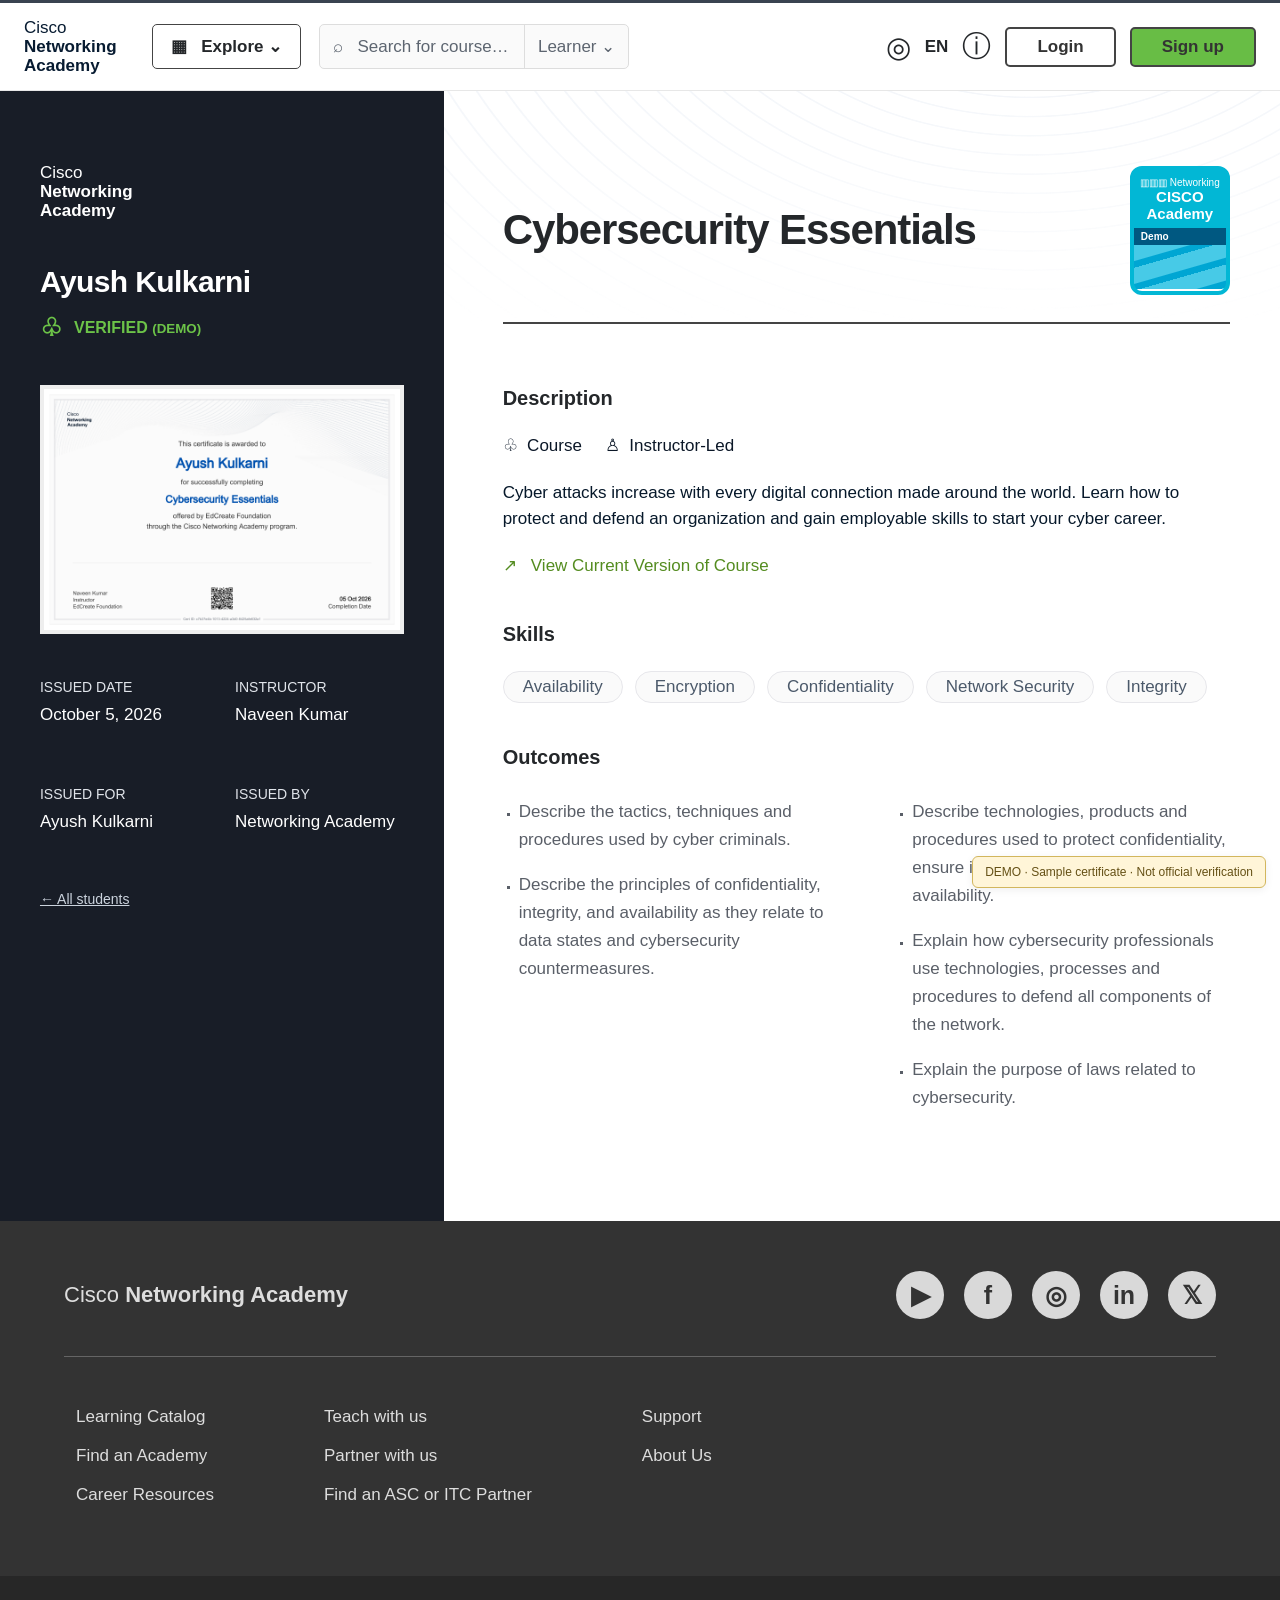
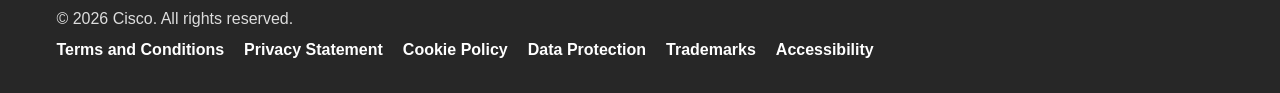
==== ayush-kulkarni.html @ 8bb4f433 "Add student certificate demo website" ====
<!doctype html><html lang="en"><head><meta charset="utf-8"><meta name="viewport" content="width=device-width,initial-scale=1"><title>Ayush Kulkarni · Certificate Demo</title><link rel="stylesheet" href="styles.css"></head><body><header><a class="brand" href="index.html">Cisco<strong>Networking<br>Academy</strong></a><a class="explore" href="index.html">▦ &nbsp; Explore ⌄</a><div class="search" aria-hidden="true"><span>⌕ &nbsp; Search for courses, articles and re...</span><em>Learner ⌄</em></div><nav class="nav" aria-label="Demo navigation"><span class="optional">Teach</span><span class="optional">Partner</span><span class="icon">◎</span><span>EN</span><span class="icon">ⓘ</span><button disabled title="Unavailable in this local demo">Login</button><button class="signup" disabled title="Unavailable in this local demo">Sign up</button></nav></header><div class="demo">DEMO · Sample certificate · Not official verification</div><main class="layout"><aside class="sidebar"><div class="brand">Cisco<strong>Networking<br>Academy</strong></div><h1>Ayush Kulkarni</h1><div class="verified"><span>♧</span><span>VERIFIED <small>(DEMO)</small></span></div><a class="certificate" href="assets/Ayush_Kulkarni.pdf" target="_blank" rel="noopener" title="Open Ayush Kulkarni's sample certificate"><img src="assets/Ayush_Kulkarni.png" alt="Cybersecurity Essentials sample certificate awarded to Ayush Kulkarni"></a><dl class="facts"><div><dt>ISSUED DATE</dt><dd>October 5, 2026</dd></div><div><dt>INSTRUCTOR</dt><dd>Naveen Kumar</dd></div><div><dt>ISSUED FOR</dt><dd>Ayush Kulkarni</dd></div><div><dt>ISSUED BY</dt><dd>Networking Academy</dd></div></dl><a class="back" href="index.html">← All students</a></aside><article class="content"><div class="course-title"><h2>Cybersecurity Essentials</h2><div class="badge" aria-label="Decorative demo course badge">▥▥▥ Networking<strong>CISCO Academy</strong><div class="ribbon">Demo</div><div class="waves"></div><small>Junior Cybersecurity<br>Analyst Career Path</small></div></div><h3>Description</h3><div class="meta"><span>♧ &nbsp;Course</span><span>♙ &nbsp;Instructor-Led</span></div><p class="description">Cyber attacks increase with every digital connection made around the world. Learn how to protect and defend an organization and gain employable skills to start your cyber career.</p><a class="course-link" href="#outcomes">↗ &nbsp; View Current Version of Course</a><h3>Skills</h3><div class="skills"><span>Availability</span><span>Encryption</span><span>Confidentiality</span><span>Network Security</span><span>Integrity</span></div><h3 id="outcomes">Outcomes</h3><div class="outcomes"><ul><li>Describe the tactics, techniques and procedures used by cyber criminals.</li><li>Describe the principles of confidentiality, integrity, and availability as they relate to data states and cybersecurity countermeasures.</li></ul><ul><li>Describe technologies, products and procedures used to protect confidentiality, ensure integrity and provide high availability.</li><li>Explain how cybersecurity professionals use technologies, processes and procedures to defend all components of the network.</li><li>Explain the purpose of laws related to cybersecurity.</li></ul></div></article></main><footer><div class="footer-top"><span>Cisco <b>Networking Academy</b></span><div class="socials" aria-label="Decorative social icons"><span>▶</span><span>f</span><span>◎</span><span>in</span><span>𝕏</span></div></div><div class="footer-links"><p>Learning Catalog<br>Find an Academy<br>Career Resources</p><p>Teach with us<br>Partner with us<br>Find an ASC or ITC Partner</p><p>Support<br>About Us</p></div><div class="legal">© 2026 Cisco. All rights reserved.<br><strong>Terms and Conditions</strong><strong>Privacy Statement</strong><strong>Cookie Policy</strong><strong>Data Protection</strong><strong>Trademarks</strong><strong>Accessibility</strong></div></footer></body></html>
---- styles.css ----
*{box-sizing:border-box}body{margin:0;font-family:Arial,Helvetica,sans-serif;color:#24272a;font-size:17px}a{color:inherit}button,input,select{font:inherit}header{height:91px;border-top:3px solid #394350;border-bottom:1px solid #e7e7e7;background:white;display:flex;align-items:center;padding:0 38px;gap:18px;position:sticky;top:0;z-index:10}.brand{font-size:17px;line-height:19px;text-decoration:none;min-width:110px;color:#071b31}.brand strong{display:block}.explore{border:1px solid #444;border-radius:5px;padding:11px 18px;text-decoration:none;font-weight:bold}.search{display:flex;background:#fafafa;border:1px solid #ddd;border-radius:5px;width:480px;height:45px;align-items:center;color:#5d6570;overflow:hidden}.search span{padding:0 13px;white-space:nowrap;overflow:hidden;text-overflow:ellipsis;flex:1}.search em{font-style:normal;border-left:1px solid #ddd;padding:13px}.nav{margin-left:auto;display:flex;align-items:center;gap:22px;font-weight:bold}.nav a{text-decoration:none}.nav .icon{font-size:29px;font-weight:normal}.nav button{font-weight:bold;border:2px solid #444;border-radius:5px;background:white;padding:8px 30px}.nav .signup{background:#68bd45}.demo{position:fixed;right:14px;bottom:12px;z-index:20;background:#fff5d8;border:1px solid #d2b65d;color:#655015;border-radius:6px;font-size:12px;padding:8px 12px;box-shadow:0 2px 8px #0001}.layout{display:grid;grid-template-columns:34.7% 65.3%;min-height:1040px}.sidebar{background:#181d27;color:white;padding:72px 11.3% 80px}.sidebar .brand{color:white;display:block;margin-bottom:44px}.sidebar h1{font-size:38px;line-height:1.2;margin:0 0 13px;white-space:nowrap;letter-spacing:-.6px}.verified{display:flex;gap:12px;color:#6cc348;font-size:16px;font-weight:bold;align-items:center}.verified span:first-child{font-size:25px}.certificate{display:block;margin:43px 0 45px;border:4px solid #eee;line-height:0}.certificate img{width:100%;height:auto}.facts{display:grid;grid-template-columns:1fr 1fr;gap:59px 26px}.facts dt{font-size:14px;margin-bottom:8px;color:#e1e5eb}.facts dd{margin:0;font-size:17px;line-height:1.4}.content{padding:75px 6.1% 92px 8%;position:relative;overflow:hidden}.content:before{content:'';position:absolute;top:-125px;left:0;right:0;height:360px;pointer-events:none;opacity:.55;background:repeating-radial-gradient(ellipse at 70% -20%,transparent 0 14px,#e1e8f2 15px 16px,transparent 17px 26px);mask-image:linear-gradient(#000,transparent)}.course-title{position:relative;display:flex;align-items:center;justify-content:space-between;gap:20px;margin:0 0 63px;border-bottom:2px solid #444;padding-bottom:27px;min-height:158px}.course-title h2{font-size:54px;letter-spacing:-1.1px;margin:0;line-height:1.15}.badge{width:125px;min-width:125px;height:129px;background:#02b7d5;border-radius:12px;border:4px solid #02b7d5;color:white;text-align:center;font-size:10px;overflow:hidden;position:relative;padding-top:7px}.badge strong{font-size:15px;display:block}.badge .ribbon{background:#005881;text-align:left;padding:3px 7px;margin-top:6px;font-weight:bold}.badge .waves{height:44px;background:repeating-linear-gradient(164deg,#47cae7 0 15px,#00a6d3 16px 22px)}.badge small{display:block;background:white;color:#274a67;padding:3px;font-size:8px}h3{font-size:20px;margin:0 0 25px}.meta{display:flex;gap:23px;margin:0 0 24px;color:#0b1727}.description{font-size:17px;line-height:1.55;margin:0 0 22px;color:#06182a}.course-link{display:inline-block;color:#548c20;text-decoration:none;margin-bottom:47px}.skills{display:flex;flex-wrap:wrap;gap:12px;margin:0 0 43px}.skills span{border:1px solid #e7e7eb;background:#fafafa;border-radius:20px;color:#4b596a;padding:5px 19px;line-height:20px}.outcomes{display:grid;grid-template-columns:1fr 1fr;gap:60px;color:#5a5f68;line-height:1.65}.outcomes ul{margin:4px 0 0;padding-left:16px;list-style-type:square}.outcomes li{padding-left:0;margin-bottom:17px}.outcomes li::marker{font-size:9px}footer{background:#333;color:#ddd;padding:50px 5% 0}.footer-top{display:flex;justify-content:space-between;align-items:center;border-bottom:1px solid #656565;padding:0 0 37px;font-size:22px}.socials{display:flex;gap:20px}.socials span{display:grid;place-items:center;background:#d9d9d9;color:#333;width:48px;height:48px;border-radius:50%;font-weight:bold;font-size:25px}.footer-links{display:flex;gap:110px;padding:40px 12px 62px;line-height:2.3}.footer-links p{margin:0}.legal{background:#272727;margin:0 -5.56%;padding:28px 4.9%;font-size:16px;line-height:1.9}.legal strong{margin-right:20px;color:white}.back{display:inline-block;margin-top:40px;color:#cbd3dd;font-size:14px}.directory{max-width:1080px;margin:80px auto;padding:0 24px}.directory h1{font-size:44px;margin-bottom:16px}.directory>p{color:#657081;line-height:1.6}.student-grid{display:grid;grid-template-columns:repeat(2,1fr);gap:18px;margin:35px 0 60px}.student{display:flex;align-items:center;justify-content:space-between;padding:28px;border:1px solid #dce2e8;border-radius:9px;text-decoration:none;transition:.2s}.student:hover{border-color:#0a69bf;background:#f5faff;transform:translateY(-2px)}.student strong{display:block;font-size:21px;color:#162938}.student small{display:block;color:#637080;margin-top:8px}.student b{color:#0865ad;font-size:27px}button:disabled{cursor:default;opacity:1;color:#333}a:focus-visible,button:focus-visible{outline:3px solid #159fe5;outline-offset:4px}@media(min-width:1600px){.sidebar{padding-left:11.3%;padding-right:11.3%}}@media(max-width:1300px){header{padding:0 24px}.search{width:310px}.nav{gap:14px}.nav .optional{display:none}.course-title h2{font-size:42px}.sidebar h1{font-size:30px}.content{padding-left:7%;padding-right:6%}.badge{width:100px;min-width:100px}.sidebar{padding-left:9%;padding-right:9%}}@media(max-width:900px){header{height:80px;padding:0 20px}.search,.nav{display:none}.explore{margin-left:auto}.layout{display:block}.sidebar{padding:45px 7%}.sidebar .brand{display:none}.sidebar h1{font-size:36px}.certificate{max-width:600px;margin:30px 0}.facts{max-width:600px;gap:25px}.content{padding:45px 7%}.course-title{margin-bottom:38px}.course-title h2{font-size:38px}.outcomes{gap:25px}.footer-links{gap:40px}.footer-top{gap:25px;flex-wrap:wrap}.student-grid{grid-template-columns:1fr}.directory{margin-top:45px}}@media(max-width:520px){.outcomes{grid-template-columns:1fr;gap:0}.course-title h2{font-size:32px}.badge{display:none}.socials{gap:10px}.socials span{height:36px;width:36px;font-size:20px}.footer-links{flex-wrap:wrap;gap:22px}.directory h1{font-size:34px}.sidebar h1{font-size:30px}}
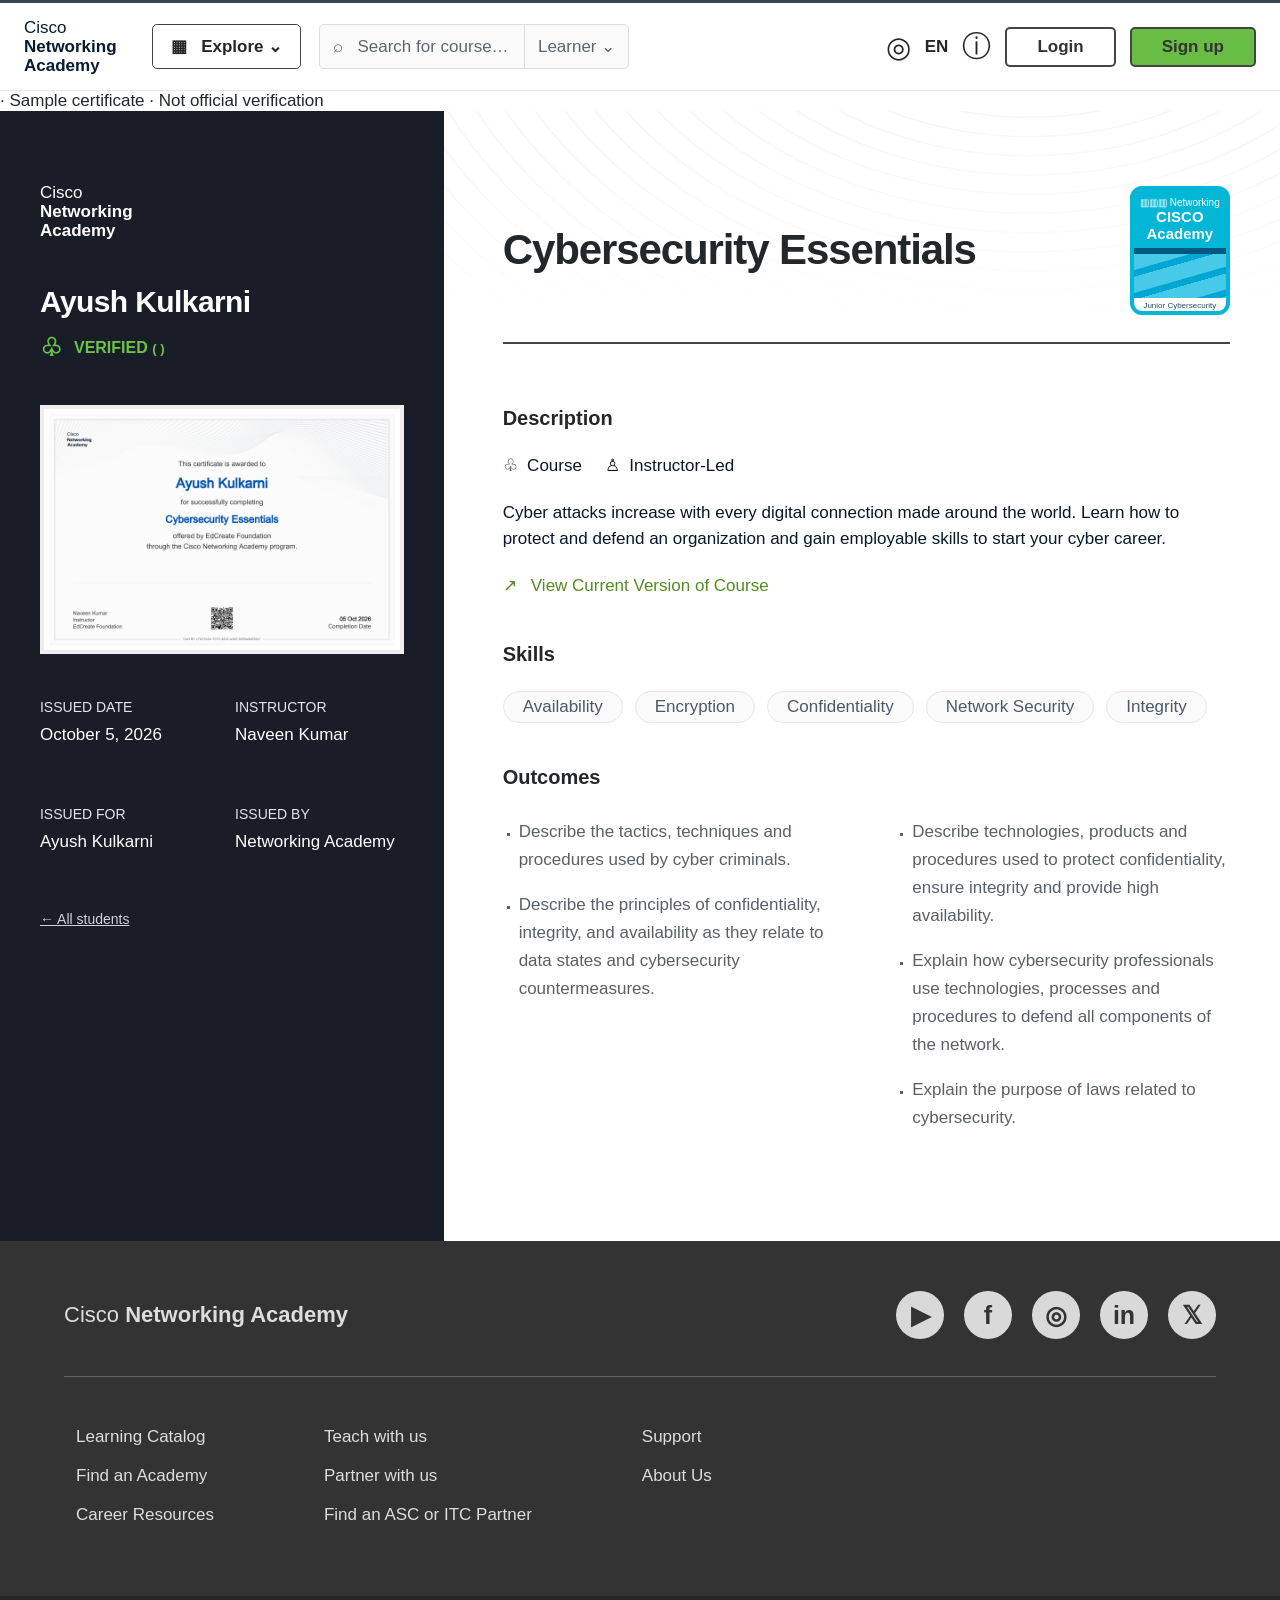
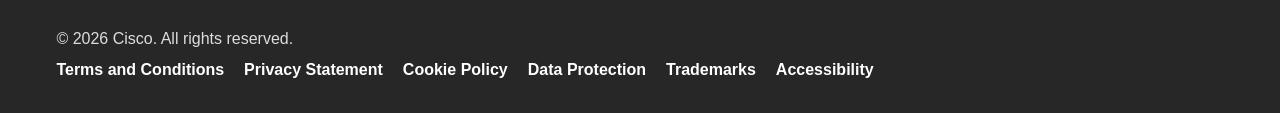
==== commit e2d9342b: "Modify title and clean up ayush-kulkarni.html Updated the title and removed unnecessary text in the " ====
--- a/ayush-kulkarni.html
+++ b/ayush-kulkarni.html
@@ -1 +1 @@
-<!doctype html><html lang="en"><head><meta charset="utf-8"><meta name="viewport" content="width=device-width,initial-scale=1"><title>Ayush Kulkarni · Certificate Demo</title><link rel="stylesheet" href="styles.css"></head><body><header><a class="brand" href="index.html">Cisco<strong>Networking<br>Academy</strong></a><a class="explore" href="index.html">▦ &nbsp; Explore ⌄</a><div class="search" aria-hidden="true"><span>⌕ &nbsp; Search for courses, articles and re...</span><em>Learner ⌄</em></div><nav class="nav" aria-label="Demo navigation"><span class="optional">Teach</span><span class="optional">Partner</span><span class="icon">◎</span><span>EN</span><span class="icon">ⓘ</span><button disabled title="Unavailable in this local demo">Login</button><button class="signup" disabled title="Unavailable in this local demo">Sign up</button></nav></header><div class="demo">DEMO · Sample certificate · Not official verification</div><main class="layout"><aside class="sidebar"><div class="brand">Cisco<strong>Networking<br>Academy</strong></div><h1>Ayush Kulkarni</h1><div class="verified"><span>♧</span><span>VERIFIED <small>(DEMO)</small></span></div><a class="certificate" href="assets/Ayush_Kulkarni.pdf" target="_blank" rel="noopener" title="Open Ayush Kulkarni's sample certificate"><img src="assets/Ayush_Kulkarni.png" alt="Cybersecurity Essentials sample certificate awarded to Ayush Kulkarni"></a><dl class="facts"><div><dt>ISSUED DATE</dt><dd>October 5, 2026</dd></div><div><dt>INSTRUCTOR</dt><dd>Naveen Kumar</dd></div><div><dt>ISSUED FOR</dt><dd>Ayush Kulkarni</dd></div><div><dt>ISSUED BY</dt><dd>Networking Academy</dd></div></dl><a class="back" href="index.html">← All students</a></aside><article class="content"><div class="course-title"><h2>Cybersecurity Essentials</h2><div class="badge" aria-label="Decorative demo course badge">▥▥▥ Networking<strong>CISCO Academy</strong><div class="ribbon">Demo</div><div class="waves"></div><small>Junior Cybersecurity<br>Analyst Career Path</small></div></div><h3>Description</h3><div class="meta"><span>♧ &nbsp;Course</span><span>♙ &nbsp;Instructor-Led</span></div><p class="description">Cyber attacks increase with every digital connection made around the world. Learn how to protect and defend an organization and gain employable skills to start your cyber career.</p><a class="course-link" href="#outcomes">↗ &nbsp; View Current Version of Course</a><h3>Skills</h3><div class="skills"><span>Availability</span><span>Encryption</span><span>Confidentiality</span><span>Network Security</span><span>Integrity</span></div><h3 id="outcomes">Outcomes</h3><div class="outcomes"><ul><li>Describe the tactics, techniques and procedures used by cyber criminals.</li><li>Describe the principles of confidentiality, integrity, and availability as they relate to data states and cybersecurity countermeasures.</li></ul><ul><li>Describe technologies, products and procedures used to protect confidentiality, ensure integrity and provide high availability.</li><li>Explain how cybersecurity professionals use technologies, processes and procedures to defend all components of the network.</li><li>Explain the purpose of laws related to cybersecurity.</li></ul></div></article></main><footer><div class="footer-top"><span>Cisco <b>Networking Academy</b></span><div class="socials" aria-label="Decorative social icons"><span>▶</span><span>f</span><span>◎</span><span>in</span><span>𝕏</span></div></div><div class="footer-links"><p>Learning Catalog<br>Find an Academy<br>Career Resources</p><p>Teach with us<br>Partner with us<br>Find an ASC or ITC Partner</p><p>Support<br>About Us</p></div><div class="legal">© 2026 Cisco. All rights reserved.<br><strong>Terms and Conditions</strong><strong>Privacy Statement</strong><strong>Cookie Policy</strong><strong>Data Protection</strong><strong>Trademarks</strong><strong>Accessibility</strong></div></footer></body></html>+<!doctype html><html lang="en"><head><meta charset="utf-8"><meta name="viewport" content="width=device-width,initial-scale=1"><title>Ayush Kulkarni · Certificate  </title><link rel="stylesheet" href="styles.css"></head><body><header><a class="brand" href="index.html">Cisco<strong>Networking<br>Academy</strong></a><a class="explore" href="index.html">▦ &nbsp; Explore ⌄</a><div class="search" aria-hidden="true"><span>⌕ &nbsp; Search for courses, articles and re...</span><em>Learner ⌄</em></div><nav class="nav" aria-label=" navigation"><span class="optional">Teach</span><span class="optional">Partner</span><span class="icon">◎</span><span>EN</span><span class="icon">ⓘ</span><button disabled title="Unavailable in this local  ">Login</button><button class="signup" disabled title="Unavailable in this local  ">Sign up</button></nav></header><div class=" ">  · Sample certificate · Not official verification</div><main class="layout"><aside class="sidebar"><div class="brand">Cisco<strong>Networking<br>Academy</strong></div><h1>Ayush Kulkarni</h1><div class="verified"><span>♧</span><span>VERIFIED <small>( )</small></span></div><a class="certificate" href="assets/Ayush_Kulkarni.pdf" target="_blank" rel="noopener" title="Open Ayush Kulkarni's sample certificate"><img src="assets/Ayush_Kulkarni.png" alt="Cybersecurity Essentials sample certificate awarded to Ayush Kulkarni"></a><dl class="facts"><div><dt>ISSUED DATE</dt><dd>October 5, 2026</dd></div><div><dt>INSTRUCTOR</dt><dd>Naveen Kumar</dd></div><div><dt>ISSUED FOR</dt><dd>Ayush Kulkarni</dd></div><div><dt>ISSUED BY</dt><dd>Networking Academy</dd></div></dl><a class="back" href="index.html">← All students</a></aside><article class="content"><div class="course-title"><h2>Cybersecurity Essentials</h2><div class="badge" aria-label="Decorative   course badge">▥▥▥ Networking<strong>CISCO Academy</strong><div class="ribbon"> </div><div class="waves"></div><small>Junior Cybersecurity<br>Analyst Career Path</small></div></div><h3>Description</h3><div class="meta"><span>♧ &nbsp;Course</span><span>♙ &nbsp;Instructor-Led</span></div><p class="description">Cyber attacks increase with every digital connection made around the world. Learn how to protect and defend an organization and gain employable skills to start your cyber career.</p><a class="course-link" href="#outcomes">↗ &nbsp; View Current Version of Course</a><h3>Skills</h3><div class="skills"><span>Availability</span><span>Encryption</span><span>Confidentiality</span><span>Network Security</span><span>Integrity</span></div><h3 id="outcomes">Outcomes</h3><div class="outcomes"><ul><li>Describe the tactics, techniques and procedures used by cyber criminals.</li><li>Describe the principles of confidentiality, integrity, and availability as they relate to data states and cybersecurity countermeasures.</li></ul><ul><li>Describe technologies, products and procedures used to protect confidentiality, ensure integrity and provide high availability.</li><li>Explain how cybersecurity professionals use technologies, processes and procedures to defend all components of the network.</li><li>Explain the purpose of laws related to cybersecurity.</li></ul></div></article></main><footer><div class="footer-top"><span>Cisco <b>Networking Academy</b></span><div class="socials" aria-label="Decorative social icons"><span>▶</span><span>f</span><span>◎</span><span>in</span><span>𝕏</span></div></div><div class="footer-links"><p>Learning Catalog<br>Find an Academy<br>Career Resources</p><p>Teach with us<br>Partner with us<br>Find an ASC or ITC Partner</p><p>Support<br>About Us</p></div><div class="legal">© 2026 Cisco. All rights reserved.<br><strong>Terms and Conditions</strong><strong>Privacy Statement</strong><strong>Cookie Policy</strong><strong>Data Protection</strong><strong>Trademarks</strong><strong>Accessibility</strong></div></footer></body></html>
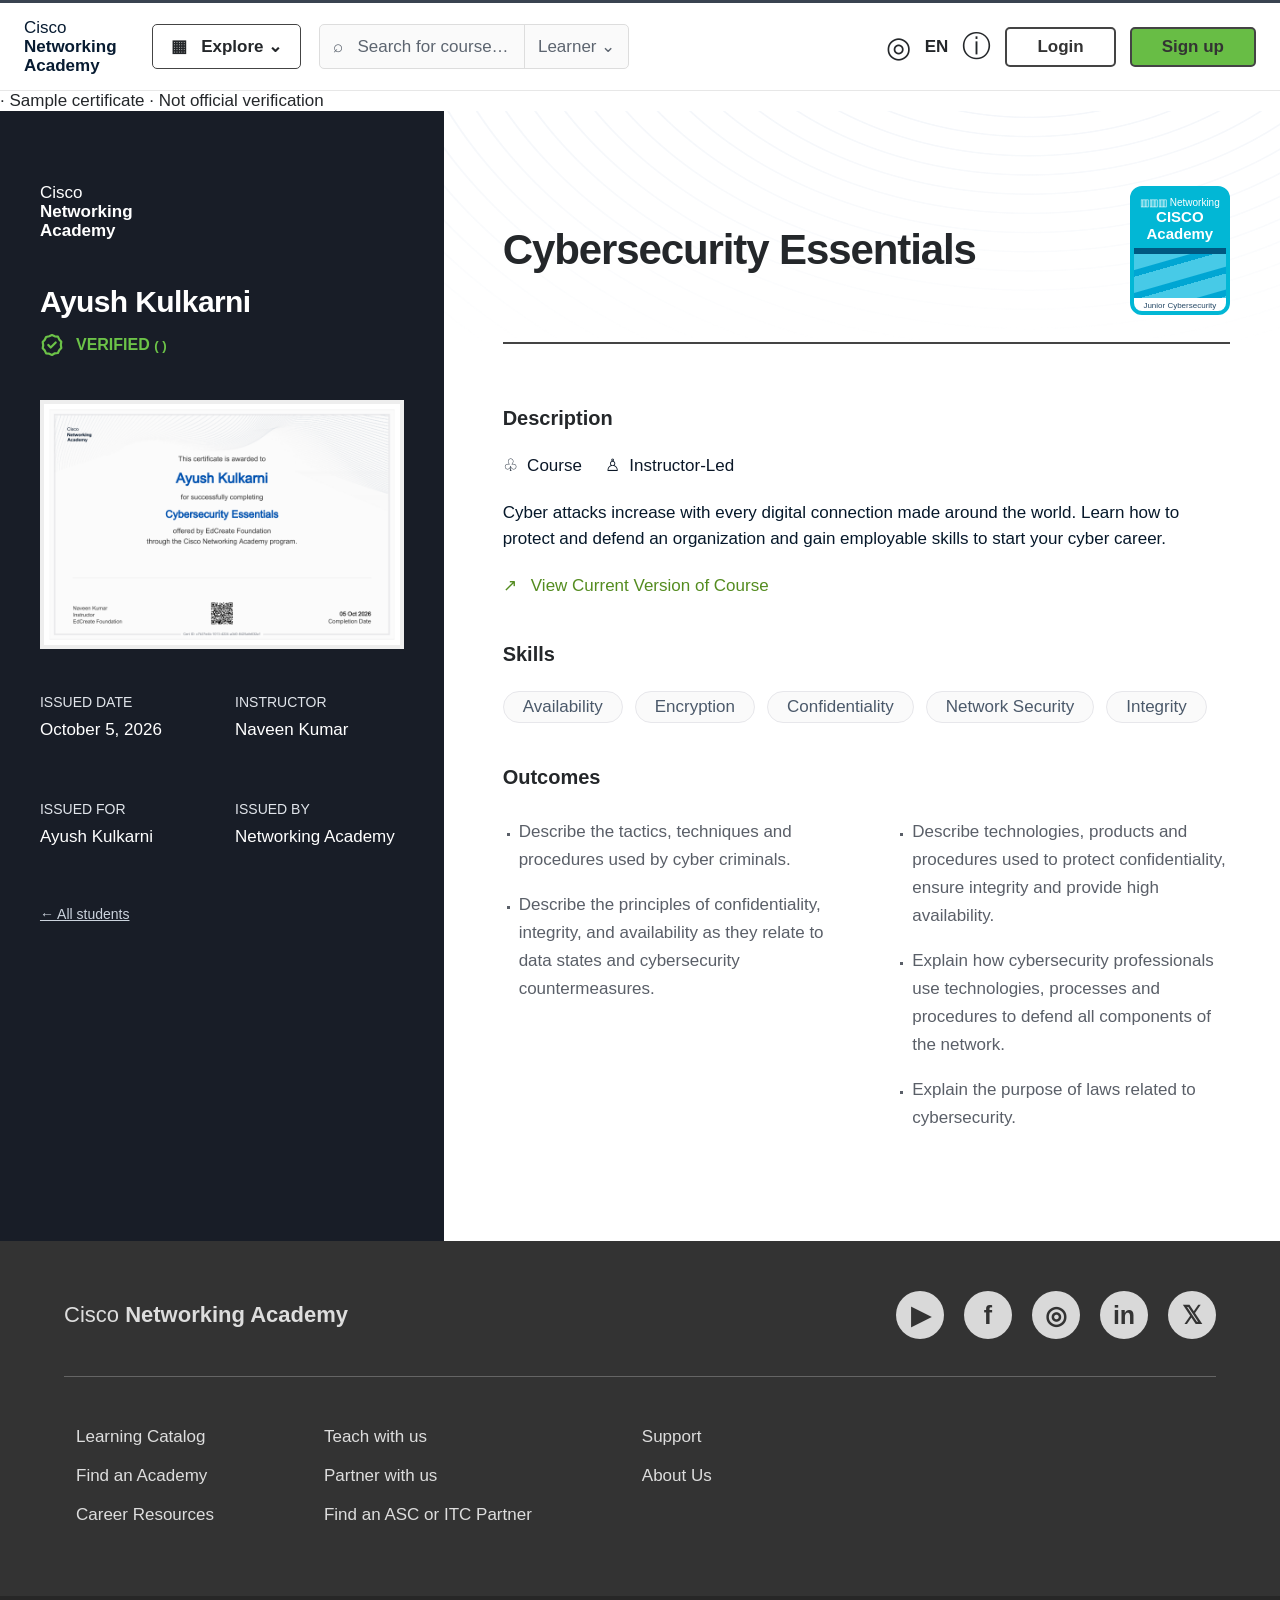
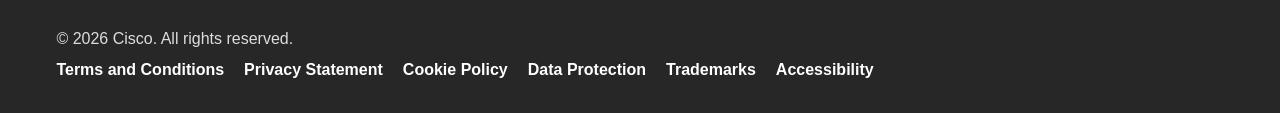
==== commit 1309a394: "Match certificate status badge to reference icon" ====
--- a/ayush-kulkarni.html
+++ b/ayush-kulkarni.html
@@ -1 +1 @@
-<!doctype html><html lang="en"><head><meta charset="utf-8"><meta name="viewport" content="width=device-width,initial-scale=1"><title>Ayush Kulkarni · Certificate  </title><link rel="stylesheet" href="styles.css"></head><body><header><a class="brand" href="index.html">Cisco<strong>Networking<br>Academy</strong></a><a class="explore" href="index.html">▦ &nbsp; Explore ⌄</a><div class="search" aria-hidden="true"><span>⌕ &nbsp; Search for courses, articles and re...</span><em>Learner ⌄</em></div><nav class="nav" aria-label=" navigation"><span class="optional">Teach</span><span class="optional">Partner</span><span class="icon">◎</span><span>EN</span><span class="icon">ⓘ</span><button disabled title="Unavailable in this local  ">Login</button><button class="signup" disabled title="Unavailable in this local  ">Sign up</button></nav></header><div class=" ">  · Sample certificate · Not official verification</div><main class="layout"><aside class="sidebar"><div class="brand">Cisco<strong>Networking<br>Academy</strong></div><h1>Ayush Kulkarni</h1><div class="verified"><span>♧</span><span>VERIFIED <small>( )</small></span></div><a class="certificate" href="assets/Ayush_Kulkarni.pdf" target="_blank" rel="noopener" title="Open Ayush Kulkarni's sample certificate"><img src="assets/Ayush_Kulkarni.png" alt="Cybersecurity Essentials sample certificate awarded to Ayush Kulkarni"></a><dl class="facts"><div><dt>ISSUED DATE</dt><dd>October 5, 2026</dd></div><div><dt>INSTRUCTOR</dt><dd>Naveen Kumar</dd></div><div><dt>ISSUED FOR</dt><dd>Ayush Kulkarni</dd></div><div><dt>ISSUED BY</dt><dd>Networking Academy</dd></div></dl><a class="back" href="index.html">← All students</a></aside><article class="content"><div class="course-title"><h2>Cybersecurity Essentials</h2><div class="badge" aria-label="Decorative   course badge">▥▥▥ Networking<strong>CISCO Academy</strong><div class="ribbon"> </div><div class="waves"></div><small>Junior Cybersecurity<br>Analyst Career Path</small></div></div><h3>Description</h3><div class="meta"><span>♧ &nbsp;Course</span><span>♙ &nbsp;Instructor-Led</span></div><p class="description">Cyber attacks increase with every digital connection made around the world. Learn how to protect and defend an organization and gain employable skills to start your cyber career.</p><a class="course-link" href="#outcomes">↗ &nbsp; View Current Version of Course</a><h3>Skills</h3><div class="skills"><span>Availability</span><span>Encryption</span><span>Confidentiality</span><span>Network Security</span><span>Integrity</span></div><h3 id="outcomes">Outcomes</h3><div class="outcomes"><ul><li>Describe the tactics, techniques and procedures used by cyber criminals.</li><li>Describe the principles of confidentiality, integrity, and availability as they relate to data states and cybersecurity countermeasures.</li></ul><ul><li>Describe technologies, products and procedures used to protect confidentiality, ensure integrity and provide high availability.</li><li>Explain how cybersecurity professionals use technologies, processes and procedures to defend all components of the network.</li><li>Explain the purpose of laws related to cybersecurity.</li></ul></div></article></main><footer><div class="footer-top"><span>Cisco <b>Networking Academy</b></span><div class="socials" aria-label="Decorative social icons"><span>▶</span><span>f</span><span>◎</span><span>in</span><span>𝕏</span></div></div><div class="footer-links"><p>Learning Catalog<br>Find an Academy<br>Career Resources</p><p>Teach with us<br>Partner with us<br>Find an ASC or ITC Partner</p><p>Support<br>About Us</p></div><div class="legal">© 2026 Cisco. All rights reserved.<br><strong>Terms and Conditions</strong><strong>Privacy Statement</strong><strong>Cookie Policy</strong><strong>Data Protection</strong><strong>Trademarks</strong><strong>Accessibility</strong></div></footer></body></html>
+<!doctype html><html lang="en"><head><meta charset="utf-8"><meta name="viewport" content="width=device-width,initial-scale=1"><title>Ayush Kulkarni · Certificate  </title><link rel="stylesheet" href="styles.css"></head><body><header><a class="brand" href="index.html">Cisco<strong>Networking<br>Academy</strong></a><a class="explore" href="index.html">▦ &nbsp; Explore ⌄</a><div class="search" aria-hidden="true"><span>⌕ &nbsp; Search for courses, articles and re...</span><em>Learner ⌄</em></div><nav class="nav" aria-label=" navigation"><span class="optional">Teach</span><span class="optional">Partner</span><span class="icon">◎</span><span>EN</span><span class="icon">ⓘ</span><button disabled title="Unavailable in this local  ">Login</button><button class="signup" disabled title="Unavailable in this local  ">Sign up</button></nav></header><div class=" ">  · Sample certificate · Not official verification</div><main class="layout"><aside class="sidebar"><div class="brand">Cisco<strong>Networking<br>Academy</strong></div><h1>Ayush Kulkarni</h1><div class="verified"><svg class="verified-icon" viewBox="0 0 24 24" width="24" height="24" fill="none" stroke="currentColor" stroke-width="2.2" stroke-linecap="round" stroke-linejoin="round" aria-hidden="true"><path d="M9.2 3.3 12 2l2.8 1.3 3.1.3 1.3 2.8 2.1 2.3-.5 3.1.5 3.1-2.1 2.3-1.3 2.8-3.1.3L12 22l-2.8-1.3-3.1-.3-1.3-2.8-2.1-2.3.5-3.1-.5-3.1 2.1-2.3 1.3-2.8z"/><path d="m8.3 12 2.4 2.5 5-5"/></svg><span>VERIFIED <small>( )</small></span></div><a class="certificate" href="assets/Ayush_Kulkarni.pdf" target="_blank" rel="noopener" title="Open Ayush Kulkarni's sample certificate"><img src="assets/Ayush_Kulkarni.png" alt="Cybersecurity Essentials sample certificate awarded to Ayush Kulkarni"></a><dl class="facts"><div><dt>ISSUED DATE</dt><dd>October 5, 2026</dd></div><div><dt>INSTRUCTOR</dt><dd>Naveen Kumar</dd></div><div><dt>ISSUED FOR</dt><dd>Ayush Kulkarni</dd></div><div><dt>ISSUED BY</dt><dd>Networking Academy</dd></div></dl><a class="back" href="index.html">← All students</a></aside><article class="content"><div class="course-title"><h2>Cybersecurity Essentials</h2><div class="badge" aria-label="Decorative   course badge">▥▥▥ Networking<strong>CISCO Academy</strong><div class="ribbon"> </div><div class="waves"></div><small>Junior Cybersecurity<br>Analyst Career Path</small></div></div><h3>Description</h3><div class="meta"><span>♧ &nbsp;Course</span><span>♙ &nbsp;Instructor-Led</span></div><p class="description">Cyber attacks increase with every digital connection made around the world. Learn how to protect and defend an organization and gain employable skills to start your cyber career.</p><a class="course-link" href="#outcomes">↗ &nbsp; View Current Version of Course</a><h3>Skills</h3><div class="skills"><span>Availability</span><span>Encryption</span><span>Confidentiality</span><span>Network Security</span><span>Integrity</span></div><h3 id="outcomes">Outcomes</h3><div class="outcomes"><ul><li>Describe the tactics, techniques and procedures used by cyber criminals.</li><li>Describe the principles of confidentiality, integrity, and availability as they relate to data states and cybersecurity countermeasures.</li></ul><ul><li>Describe technologies, products and procedures used to protect confidentiality, ensure integrity and provide high availability.</li><li>Explain how cybersecurity professionals use technologies, processes and procedures to defend all components of the network.</li><li>Explain the purpose of laws related to cybersecurity.</li></ul></div></article></main><footer><div class="footer-top"><span>Cisco <b>Networking Academy</b></span><div class="socials" aria-label="Decorative social icons"><span>▶</span><span>f</span><span>◎</span><span>in</span><span>𝕏</span></div></div><div class="footer-links"><p>Learning Catalog<br>Find an Academy<br>Career Resources</p><p>Teach with us<br>Partner with us<br>Find an ASC or ITC Partner</p><p>Support<br>About Us</p></div><div class="legal">© 2026 Cisco. All rights reserved.<br><strong>Terms and Conditions</strong><strong>Privacy Statement</strong><strong>Cookie Policy</strong><strong>Data Protection</strong><strong>Trademarks</strong><strong>Accessibility</strong></div></footer></body></html>
--- a/styles.css
+++ b/styles.css
@@ -1 +1 @@
-*{box-sizing:border-box}body{margin:0;font-family:Arial,Helvetica,sans-serif;color:#24272a;font-size:17px}a{color:inherit}button,input,select{font:inherit}header{height:91px;border-top:3px solid #394350;border-bottom:1px solid #e7e7e7;background:white;display:flex;align-items:center;padding:0 38px;gap:18px;position:sticky;top:0;z-index:10}.brand{font-size:17px;line-height:19px;text-decoration:none;min-width:110px;color:#071b31}.brand strong{display:block}.explore{border:1px solid #444;border-radius:5px;padding:11px 18px;text-decoration:none;font-weight:bold}.search{display:flex;background:#fafafa;border:1px solid #ddd;border-radius:5px;width:480px;height:45px;align-items:center;color:#5d6570;overflow:hidden}.search span{padding:0 13px;white-space:nowrap;overflow:hidden;text-overflow:ellipsis;flex:1}.search em{font-style:normal;border-left:1px solid #ddd;padding:13px}.nav{margin-left:auto;display:flex;align-items:center;gap:22px;font-weight:bold}.nav a{text-decoration:none}.nav .icon{font-size:29px;font-weight:normal}.nav button{font-weight:bold;border:2px solid #444;border-radius:5px;background:white;padding:8px 30px}.nav .signup{background:#68bd45}.demo{position:fixed;right:14px;bottom:12px;z-index:20;background:#fff5d8;border:1px solid #d2b65d;color:#655015;border-radius:6px;font-size:12px;padding:8px 12px;box-shadow:0 2px 8px #0001}.layout{display:grid;grid-template-columns:34.7% 65.3%;min-height:1040px}.sidebar{background:#181d27;color:white;padding:72px 11.3% 80px}.sidebar .brand{color:white;display:block;margin-bottom:44px}.sidebar h1{font-size:38px;line-height:1.2;margin:0 0 13px;white-space:nowrap;letter-spacing:-.6px}.verified{display:flex;gap:12px;color:#6cc348;font-size:16px;font-weight:bold;align-items:center}.verified span:first-child{font-size:25px}.certificate{display:block;margin:43px 0 45px;border:4px solid #eee;line-height:0}.certificate img{width:100%;height:auto}.facts{display:grid;grid-template-columns:1fr 1fr;gap:59px 26px}.facts dt{font-size:14px;margin-bottom:8px;color:#e1e5eb}.facts dd{margin:0;font-size:17px;line-height:1.4}.content{padding:75px 6.1% 92px 8%;position:relative;overflow:hidden}.content:before{content:'';position:absolute;top:-125px;left:0;right:0;height:360px;pointer-events:none;opacity:.55;background:repeating-radial-gradient(ellipse at 70% -20%,transparent 0 14px,#e1e8f2 15px 16px,transparent 17px 26px);mask-image:linear-gradient(#000,transparent)}.course-title{position:relative;display:flex;align-items:center;justify-content:space-between;gap:20px;margin:0 0 63px;border-bottom:2px solid #444;padding-bottom:27px;min-height:158px}.course-title h2{font-size:54px;letter-spacing:-1.1px;margin:0;line-height:1.15}.badge{width:125px;min-width:125px;height:129px;background:#02b7d5;border-radius:12px;border:4px solid #02b7d5;color:white;text-align:center;font-size:10px;overflow:hidden;position:relative;padding-top:7px}.badge strong{font-size:15px;display:block}.badge .ribbon{background:#005881;text-align:left;padding:3px 7px;margin-top:6px;font-weight:bold}.badge .waves{height:44px;background:repeating-linear-gradient(164deg,#47cae7 0 15px,#00a6d3 16px 22px)}.badge small{display:block;background:white;color:#274a67;padding:3px;font-size:8px}h3{font-size:20px;margin:0 0 25px}.meta{display:flex;gap:23px;margin:0 0 24px;color:#0b1727}.description{font-size:17px;line-height:1.55;margin:0 0 22px;color:#06182a}.course-link{display:inline-block;color:#548c20;text-decoration:none;margin-bottom:47px}.skills{display:flex;flex-wrap:wrap;gap:12px;margin:0 0 43px}.skills span{border:1px solid #e7e7eb;background:#fafafa;border-radius:20px;color:#4b596a;padding:5px 19px;line-height:20px}.outcomes{display:grid;grid-template-columns:1fr 1fr;gap:60px;color:#5a5f68;line-height:1.65}.outcomes ul{margin:4px 0 0;padding-left:16px;list-style-type:square}.outcomes li{padding-left:0;margin-bottom:17px}.outcomes li::marker{font-size:9px}footer{background:#333;color:#ddd;padding:50px 5% 0}.footer-top{display:flex;justify-content:space-between;align-items:center;border-bottom:1px solid #656565;padding:0 0 37px;font-size:22px}.socials{display:flex;gap:20px}.socials span{display:grid;place-items:center;background:#d9d9d9;color:#333;width:48px;height:48px;border-radius:50%;font-weight:bold;font-size:25px}.footer-links{display:flex;gap:110px;padding:40px 12px 62px;line-height:2.3}.footer-links p{margin:0}.legal{background:#272727;margin:0 -5.56%;padding:28px 4.9%;font-size:16px;line-height:1.9}.legal strong{margin-right:20px;color:white}.back{display:inline-block;margin-top:40px;color:#cbd3dd;font-size:14px}.directory{max-width:1080px;margin:80px auto;padding:0 24px}.directory h1{font-size:44px;margin-bottom:16px}.directory>p{color:#657081;line-height:1.6}.student-grid{display:grid;grid-template-columns:repeat(2,1fr);gap:18px;margin:35px 0 60px}.student{display:flex;align-items:center;justify-content:space-between;padding:28px;border:1px solid #dce2e8;border-radius:9px;text-decoration:none;transition:.2s}.student:hover{border-color:#0a69bf;background:#f5faff;transform:translateY(-2px)}.student strong{display:block;font-size:21px;color:#162938}.student small{display:block;color:#637080;margin-top:8px}.student b{color:#0865ad;font-size:27px}button:disabled{cursor:default;opacity:1;color:#333}a:focus-visible,button:focus-visible{outline:3px solid #159fe5;outline-offset:4px}@media(min-width:1600px){.sidebar{padding-left:11.3%;padding-right:11.3%}}@media(max-width:1300px){header{padding:0 24px}.search{width:310px}.nav{gap:14px}.nav .optional{display:none}.course-title h2{font-size:42px}.sidebar h1{font-size:30px}.content{padding-left:7%;padding-right:6%}.badge{width:100px;min-width:100px}.sidebar{padding-left:9%;padding-right:9%}}@media(max-width:900px){header{height:80px;padding:0 20px}.search,.nav{display:none}.explore{margin-left:auto}.layout{display:block}.sidebar{padding:45px 7%}.sidebar .brand{display:none}.sidebar h1{font-size:36px}.certificate{max-width:600px;margin:30px 0}.facts{max-width:600px;gap:25px}.content{padding:45px 7%}.course-title{margin-bottom:38px}.course-title h2{font-size:38px}.outcomes{gap:25px}.footer-links{gap:40px}.footer-top{gap:25px;flex-wrap:wrap}.student-grid{grid-template-columns:1fr}.directory{margin-top:45px}}@media(max-width:520px){.outcomes{grid-template-columns:1fr;gap:0}.course-title h2{font-size:32px}.badge{display:none}.socials{gap:10px}.socials span{height:36px;width:36px;font-size:20px}.footer-links{flex-wrap:wrap;gap:22px}.directory h1{font-size:34px}.sidebar h1{font-size:30px}}+*{box-sizing:border-box}body{margin:0;font-family:Arial,Helvetica,sans-serif;color:#24272a;font-size:17px}a{color:inherit}button,input,select{font:inherit}header{height:91px;border-top:3px solid #394350;border-bottom:1px solid #e7e7e7;background:white;display:flex;align-items:center;padding:0 38px;gap:18px;position:sticky;top:0;z-index:10}.brand{font-size:17px;line-height:19px;text-decoration:none;min-width:110px;color:#071b31}.brand strong{display:block}.explore{border:1px solid #444;border-radius:5px;padding:11px 18px;text-decoration:none;font-weight:bold}.search{display:flex;background:#fafafa;border:1px solid #ddd;border-radius:5px;width:480px;height:45px;align-items:center;color:#5d6570;overflow:hidden}.search span{padding:0 13px;white-space:nowrap;overflow:hidden;text-overflow:ellipsis;flex:1}.search em{font-style:normal;border-left:1px solid #ddd;padding:13px}.nav{margin-left:auto;display:flex;align-items:center;gap:22px;font-weight:bold}.nav a{text-decoration:none}.nav .icon{font-size:29px;font-weight:normal}.nav button{font-weight:bold;border:2px solid #444;border-radius:5px;background:white;padding:8px 30px}.nav .signup{background:#68bd45}.demo{position:fixed;right:14px;bottom:12px;z-index:20;background:#fff5d8;border:1px solid #d2b65d;color:#655015;border-radius:6px;font-size:12px;padding:8px 12px;box-shadow:0 2px 8px #0001}.layout{display:grid;grid-template-columns:34.7% 65.3%;min-height:1040px}.sidebar{background:#181d27;color:white;padding:72px 11.3% 80px}.sidebar .brand{color:white;display:block;margin-bottom:44px}.sidebar h1{font-size:38px;line-height:1.2;margin:0 0 13px;white-space:nowrap;letter-spacing:-.6px}.verified{display:flex;gap:12px;color:#6cc348;font-size:16px;font-weight:bold;align-items:center}.verified-icon{display:block;flex:0 0 24px;color:#6cc348}.certificate{display:block;margin:43px 0 45px;border:4px solid #eee;line-height:0}.certificate img{width:100%;height:auto}.facts{display:grid;grid-template-columns:1fr 1fr;gap:59px 26px}.facts dt{font-size:14px;margin-bottom:8px;color:#e1e5eb}.facts dd{margin:0;font-size:17px;line-height:1.4}.content{padding:75px 6.1% 92px 8%;position:relative;overflow:hidden}.content:before{content:'';position:absolute;top:-125px;left:0;right:0;height:360px;pointer-events:none;opacity:.55;background:repeating-radial-gradient(ellipse at 70% -20%,transparent 0 14px,#e1e8f2 15px 16px,transparent 17px 26px);mask-image:linear-gradient(#000,transparent)}.course-title{position:relative;display:flex;align-items:center;justify-content:space-between;gap:20px;margin:0 0 63px;border-bottom:2px solid #444;padding-bottom:27px;min-height:158px}.course-title h2{font-size:54px;letter-spacing:-1.1px;margin:0;line-height:1.15}.badge{width:125px;min-width:125px;height:129px;background:#02b7d5;border-radius:12px;border:4px solid #02b7d5;color:white;text-align:center;font-size:10px;overflow:hidden;position:relative;padding-top:7px}.badge strong{font-size:15px;display:block}.badge .ribbon{background:#005881;text-align:left;padding:3px 7px;margin-top:6px;font-weight:bold}.badge .waves{height:44px;background:repeating-linear-gradient(164deg,#47cae7 0 15px,#00a6d3 16px 22px)}.badge small{display:block;background:white;color:#274a67;padding:3px;font-size:8px}h3{font-size:20px;margin:0 0 25px}.meta{display:flex;gap:23px;margin:0 0 24px;color:#0b1727}.description{font-size:17px;line-height:1.55;margin:0 0 22px;color:#06182a}.course-link{display:inline-block;color:#548c20;text-decoration:none;margin-bottom:47px}.skills{display:flex;flex-wrap:wrap;gap:12px;margin:0 0 43px}.skills span{border:1px solid #e7e7eb;background:#fafafa;border-radius:20px;color:#4b596a;padding:5px 19px;line-height:20px}.outcomes{display:grid;grid-template-columns:1fr 1fr;gap:60px;color:#5a5f68;line-height:1.65}.outcomes ul{margin:4px 0 0;padding-left:16px;list-style-type:square}.outcomes li{padding-left:0;margin-bottom:17px}.outcomes li::marker{font-size:9px}footer{background:#333;color:#ddd;padding:50px 5% 0}.footer-top{display:flex;justify-content:space-between;align-items:center;border-bottom:1px solid #656565;padding:0 0 37px;font-size:22px}.socials{display:flex;gap:20px}.socials span{display:grid;place-items:center;background:#d9d9d9;color:#333;width:48px;height:48px;border-radius:50%;font-weight:bold;font-size:25px}.footer-links{display:flex;gap:110px;padding:40px 12px 62px;line-height:2.3}.footer-links p{margin:0}.legal{background:#272727;margin:0 -5.56%;padding:28px 4.9%;font-size:16px;line-height:1.9}.legal strong{margin-right:20px;color:white}.back{display:inline-block;margin-top:40px;color:#cbd3dd;font-size:14px}.directory{max-width:1080px;margin:80px auto;padding:0 24px}.directory h1{font-size:44px;margin-bottom:16px}.directory>p{color:#657081;line-height:1.6}.student-grid{display:grid;grid-template-columns:repeat(2,1fr);gap:18px;margin:35px 0 60px}.student{display:flex;align-items:center;justify-content:space-between;padding:28px;border:1px solid #dce2e8;border-radius:9px;text-decoration:none;transition:.2s}.student:hover{border-color:#0a69bf;background:#f5faff;transform:translateY(-2px)}.student strong{display:block;font-size:21px;color:#162938}.student small{display:block;color:#637080;margin-top:8px}.student b{color:#0865ad;font-size:27px}button:disabled{cursor:default;opacity:1;color:#333}a:focus-visible,button:focus-visible{outline:3px solid #159fe5;outline-offset:4px}@media(min-width:1600px){.sidebar{padding-left:11.3%;padding-right:11.3%}}@media(max-width:1300px){header{padding:0 24px}.search{width:310px}.nav{gap:14px}.nav .optional{display:none}.course-title h2{font-size:42px}.sidebar h1{font-size:30px}.content{padding-left:7%;padding-right:6%}.badge{width:100px;min-width:100px}.sidebar{padding-left:9%;padding-right:9%}}@media(max-width:900px){header{height:80px;padding:0 20px}.search,.nav{display:none}.explore{margin-left:auto}.layout{display:block}.sidebar{padding:45px 7%}.sidebar .brand{display:none}.sidebar h1{font-size:36px}.certificate{max-width:600px;margin:30px 0}.facts{max-width:600px;gap:25px}.content{padding:45px 7%}.course-title{margin-bottom:38px}.course-title h2{font-size:38px}.outcomes{gap:25px}.footer-links{gap:40px}.footer-top{gap:25px;flex-wrap:wrap}.student-grid{grid-template-columns:1fr}.directory{margin-top:45px}}@media(max-width:520px){.outcomes{grid-template-columns:1fr;gap:0}.course-title h2{font-size:32px}.badge{display:none}.socials{gap:10px}.socials span{height:36px;width:36px;font-size:20px}.footer-links{flex-wrap:wrap;gap:22px}.directory h1{font-size:34px}.sidebar h1{font-size:30px}}
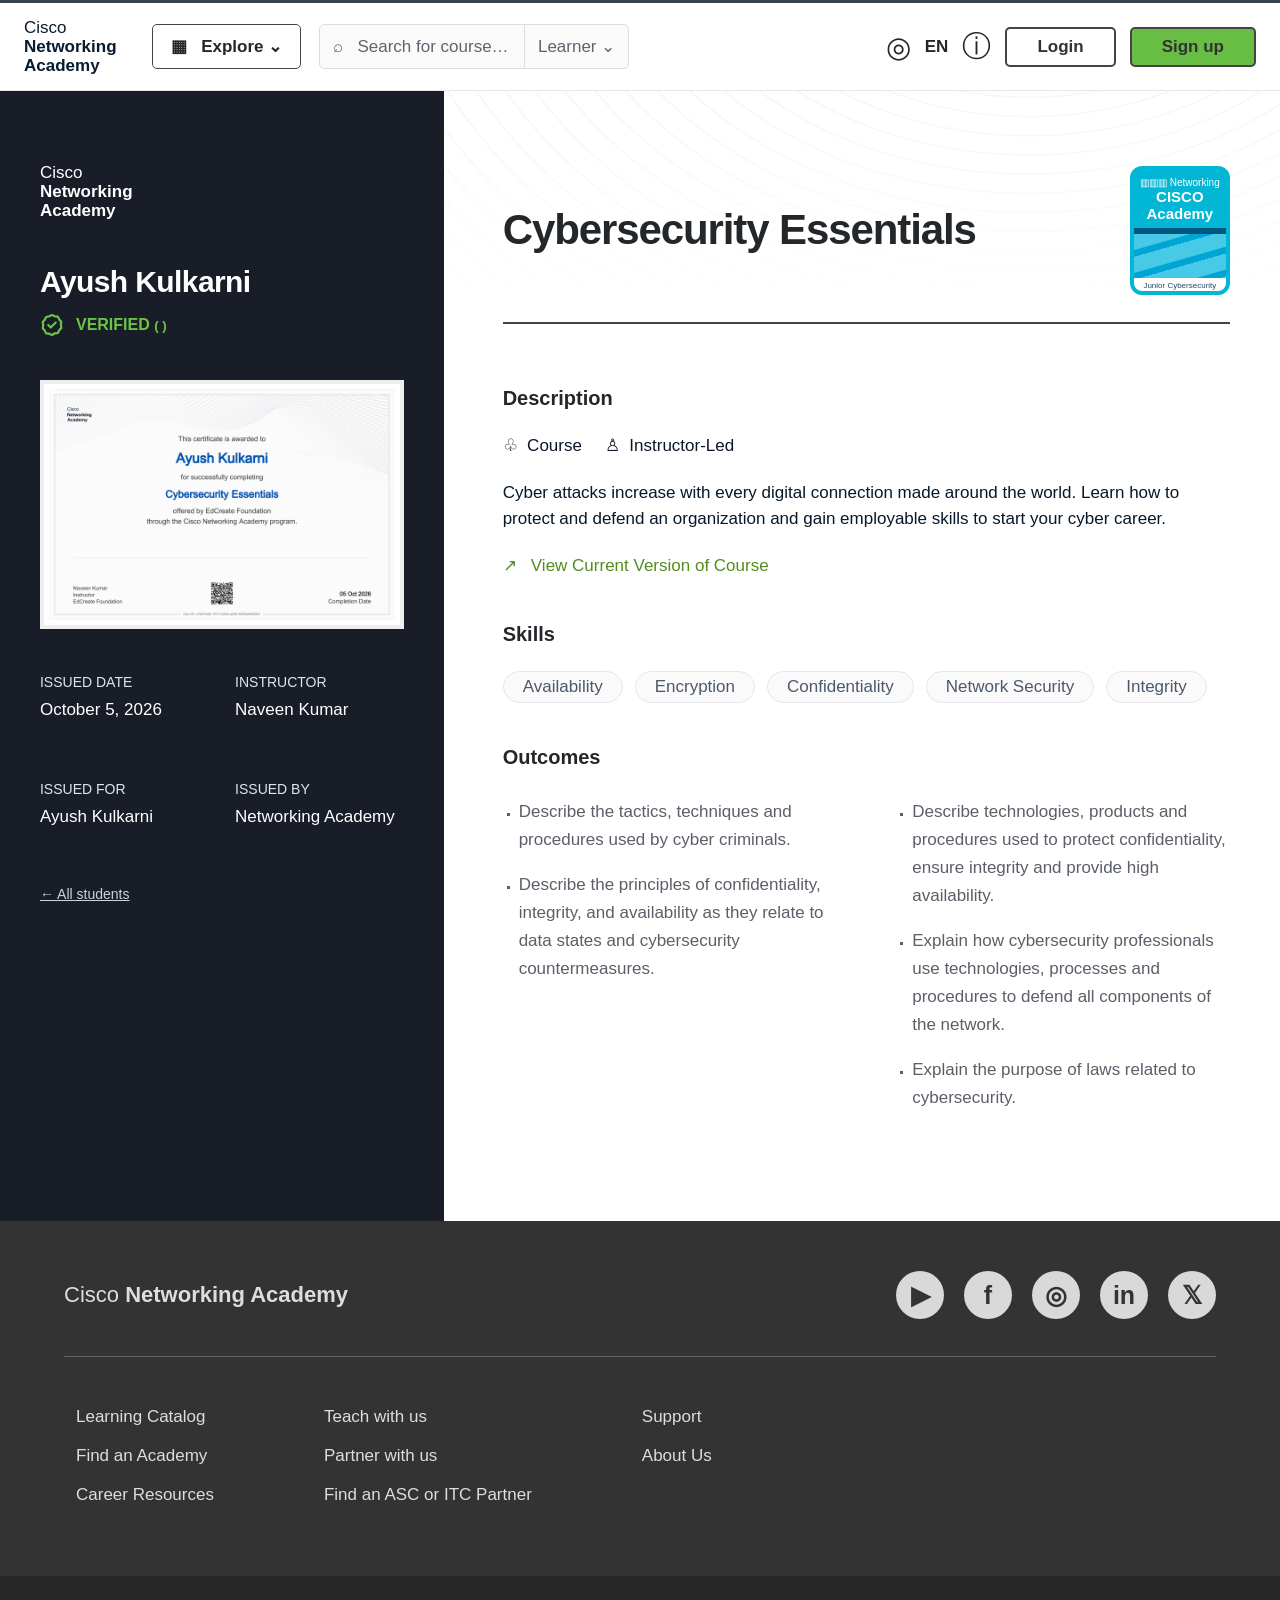
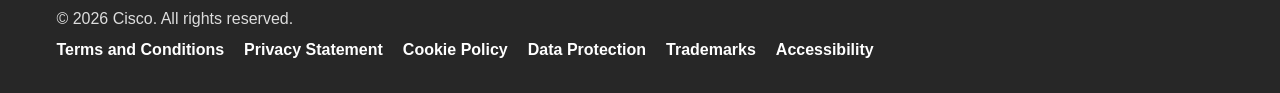
==== commit f22502ae: "Fix HTML formatting issues in ayush-kulkarni.html" ====
--- a/ayush-kulkarni.html
+++ b/ayush-kulkarni.html
@@ -1 +1 @@
-<!doctype html><html lang="en"><head><meta charset="utf-8"><meta name="viewport" content="width=device-width,initial-scale=1"><title>Ayush Kulkarni · Certificate  </title><link rel="stylesheet" href="styles.css"></head><body><header><a class="brand" href="index.html">Cisco<strong>Networking<br>Academy</strong></a><a class="explore" href="index.html">▦ &nbsp; Explore ⌄</a><div class="search" aria-hidden="true"><span>⌕ &nbsp; Search for courses, articles and re...</span><em>Learner ⌄</em></div><nav class="nav" aria-label=" navigation"><span class="optional">Teach</span><span class="optional">Partner</span><span class="icon">◎</span><span>EN</span><span class="icon">ⓘ</span><button disabled title="Unavailable in this local  ">Login</button><button class="signup" disabled title="Unavailable in this local  ">Sign up</button></nav></header><div class=" ">  · Sample certificate · Not official verification</div><main class="layout"><aside class="sidebar"><div class="brand">Cisco<strong>Networking<br>Academy</strong></div><h1>Ayush Kulkarni</h1><div class="verified"><svg class="verified-icon" viewBox="0 0 24 24" width="24" height="24" fill="none" stroke="currentColor" stroke-width="2.2" stroke-linecap="round" stroke-linejoin="round" aria-hidden="true"><path d="M9.2 3.3 12 2l2.8 1.3 3.1.3 1.3 2.8 2.1 2.3-.5 3.1.5 3.1-2.1 2.3-1.3 2.8-3.1.3L12 22l-2.8-1.3-3.1-.3-1.3-2.8-2.1-2.3.5-3.1-.5-3.1 2.1-2.3 1.3-2.8z"/><path d="m8.3 12 2.4 2.5 5-5"/></svg><span>VERIFIED <small>( )</small></span></div><a class="certificate" href="assets/Ayush_Kulkarni.pdf" target="_blank" rel="noopener" title="Open Ayush Kulkarni's sample certificate"><img src="assets/Ayush_Kulkarni.png" alt="Cybersecurity Essentials sample certificate awarded to Ayush Kulkarni"></a><dl class="facts"><div><dt>ISSUED DATE</dt><dd>October 5, 2026</dd></div><div><dt>INSTRUCTOR</dt><dd>Naveen Kumar</dd></div><div><dt>ISSUED FOR</dt><dd>Ayush Kulkarni</dd></div><div><dt>ISSUED BY</dt><dd>Networking Academy</dd></div></dl><a class="back" href="index.html">← All students</a></aside><article class="content"><div class="course-title"><h2>Cybersecurity Essentials</h2><div class="badge" aria-label="Decorative   course badge">▥▥▥ Networking<strong>CISCO Academy</strong><div class="ribbon"> </div><div class="waves"></div><small>Junior Cybersecurity<br>Analyst Career Path</small></div></div><h3>Description</h3><div class="meta"><span>♧ &nbsp;Course</span><span>♙ &nbsp;Instructor-Led</span></div><p class="description">Cyber attacks increase with every digital connection made around the world. Learn how to protect and defend an organization and gain employable skills to start your cyber career.</p><a class="course-link" href="#outcomes">↗ &nbsp; View Current Version of Course</a><h3>Skills</h3><div class="skills"><span>Availability</span><span>Encryption</span><span>Confidentiality</span><span>Network Security</span><span>Integrity</span></div><h3 id="outcomes">Outcomes</h3><div class="outcomes"><ul><li>Describe the tactics, techniques and procedures used by cyber criminals.</li><li>Describe the principles of confidentiality, integrity, and availability as they relate to data states and cybersecurity countermeasures.</li></ul><ul><li>Describe technologies, products and procedures used to protect confidentiality, ensure integrity and provide high availability.</li><li>Explain how cybersecurity professionals use technologies, processes and procedures to defend all components of the network.</li><li>Explain the purpose of laws related to cybersecurity.</li></ul></div></article></main><footer><div class="footer-top"><span>Cisco <b>Networking Academy</b></span><div class="socials" aria-label="Decorative social icons"><span>▶</span><span>f</span><span>◎</span><span>in</span><span>𝕏</span></div></div><div class="footer-links"><p>Learning Catalog<br>Find an Academy<br>Career Resources</p><p>Teach with us<br>Partner with us<br>Find an ASC or ITC Partner</p><p>Support<br>About Us</p></div><div class="legal">© 2026 Cisco. All rights reserved.<br><strong>Terms and Conditions</strong><strong>Privacy Statement</strong><strong>Cookie Policy</strong><strong>Data Protection</strong><strong>Trademarks</strong><strong>Accessibility</strong></div></footer></body></html>
+<!doctype html><html lang="en"><head><meta charset="utf-8"><meta name="viewport" content="width=device-width,initial-scale=1"><title>Ayush Kulkarni · Certificate  </title><link rel="stylesheet" href="styles.css"></head><body><header><a class="brand" href="index.html">Cisco<strong>Networking<br>Academy</strong></a><a class="explore" href="index.html">▦ &nbsp; Explore ⌄</a><div class="search" aria-hidden="true"><span>⌕ &nbsp; Search for courses, articles and re...</span><em>Learner ⌄</em></div><nav class="nav" aria-label=" navigation"><span class="optional">Teach</span><span class="optional">Partner</span><span class="icon">◎</span><span>EN</span><span class="icon">ⓘ</span><button disabled title="Unavailable in this local  ">Login</button><button class="signup" disabled title="Unavailable in this local  ">Sign up</button></nav></header><div class=" ">   </div><main class="layout"><aside class="sidebar"><div class="brand">Cisco<strong>Networking<br>Academy</strong></div><h1>Ayush Kulkarni</h1><div class="verified"><svg class="verified-icon" viewBox="0 0 24 24" width="24" height="24" fill="none" stroke="currentColor" stroke-width="2.2" stroke-linecap="round" stroke-linejoin="round" aria-hidden="true"><path d="M9.2 3.3 12 2l2.8 1.3 3.1.3 1.3 2.8 2.1 2.3-.5 3.1.5 3.1-2.1 2.3-1.3 2.8-3.1.3L12 22l-2.8-1.3-3.1-.3-1.3-2.8-2.1-2.3.5-3.1-.5-3.1 2.1-2.3 1.3-2.8z"/><path d="m8.3 12 2.4 2.5 5-5"/></svg><span>VERIFIED <small>( )</small></span></div><a class="certificate" href="assets/Ayush_Kulkarni.pdf" target="_blank" rel="noopener" title="Open Ayush Kulkarni's sample certificate"><img src="assets/Ayush_Kulkarni.png" alt="Cybersecurity Essentials sample certificate awarded to Ayush Kulkarni"></a><dl class="facts"><div><dt>ISSUED DATE</dt><dd>October 5, 2026</dd></div><div><dt>INSTRUCTOR</dt><dd>Naveen Kumar</dd></div><div><dt>ISSUED FOR</dt><dd>Ayush Kulkarni</dd></div><div><dt>ISSUED BY</dt><dd>Networking Academy</dd></div></dl><a class="back" href="index.html">← All students</a></aside><article class="content"><div class="course-title"><h2>Cybersecurity Essentials</h2><div class="badge" aria-label="Decorative   course badge">▥▥▥ Networking<strong>CISCO Academy</strong><div class="ribbon"> </div><div class="waves"></div><small>Junior Cybersecurity<br>Analyst Career Path</small></div></div><h3>Description</h3><div class="meta"><span>♧ &nbsp;Course</span><span>♙ &nbsp;Instructor-Led</span></div><p class="description">Cyber attacks increase with every digital connection made around the world. Learn how to protect and defend an organization and gain employable skills to start your cyber career.</p><a class="course-link" href="#outcomes">↗ &nbsp; View Current Version of Course</a><h3>Skills</h3><div class="skills"><span>Availability</span><span>Encryption</span><span>Confidentiality</span><span>Network Security</span><span>Integrity</span></div><h3 id="outcomes">Outcomes</h3><div class="outcomes"><ul><li>Describe the tactics, techniques and procedures used by cyber criminals.</li><li>Describe the principles of confidentiality, integrity, and availability as they relate to data states and cybersecurity countermeasures.</li></ul><ul><li>Describe technologies, products and procedures used to protect confidentiality, ensure integrity and provide high availability.</li><li>Explain how cybersecurity professionals use technologies, processes and procedures to defend all components of the network.</li><li>Explain the purpose of laws related to cybersecurity.</li></ul></div></article></main><footer><div class="footer-top"><span>Cisco <b>Networking Academy</b></span><div class="socials" aria-label="Decorative social icons"><span>▶</span><span>f</span><span>◎</span><span>in</span><span>𝕏</span></div></div><div class="footer-links"><p>Learning Catalog<br>Find an Academy<br>Career Resources</p><p>Teach with us<br>Partner with us<br>Find an ASC or ITC Partner</p><p>Support<br>About Us</p></div><div class="legal">© 2026 Cisco. All rights reserved.<br><strong>Terms and Conditions</strong><strong>Privacy Statement</strong><strong>Cookie Policy</strong><strong>Data Protection</strong><strong>Trademarks</strong><strong>Accessibility</strong></div></footer></body></html>
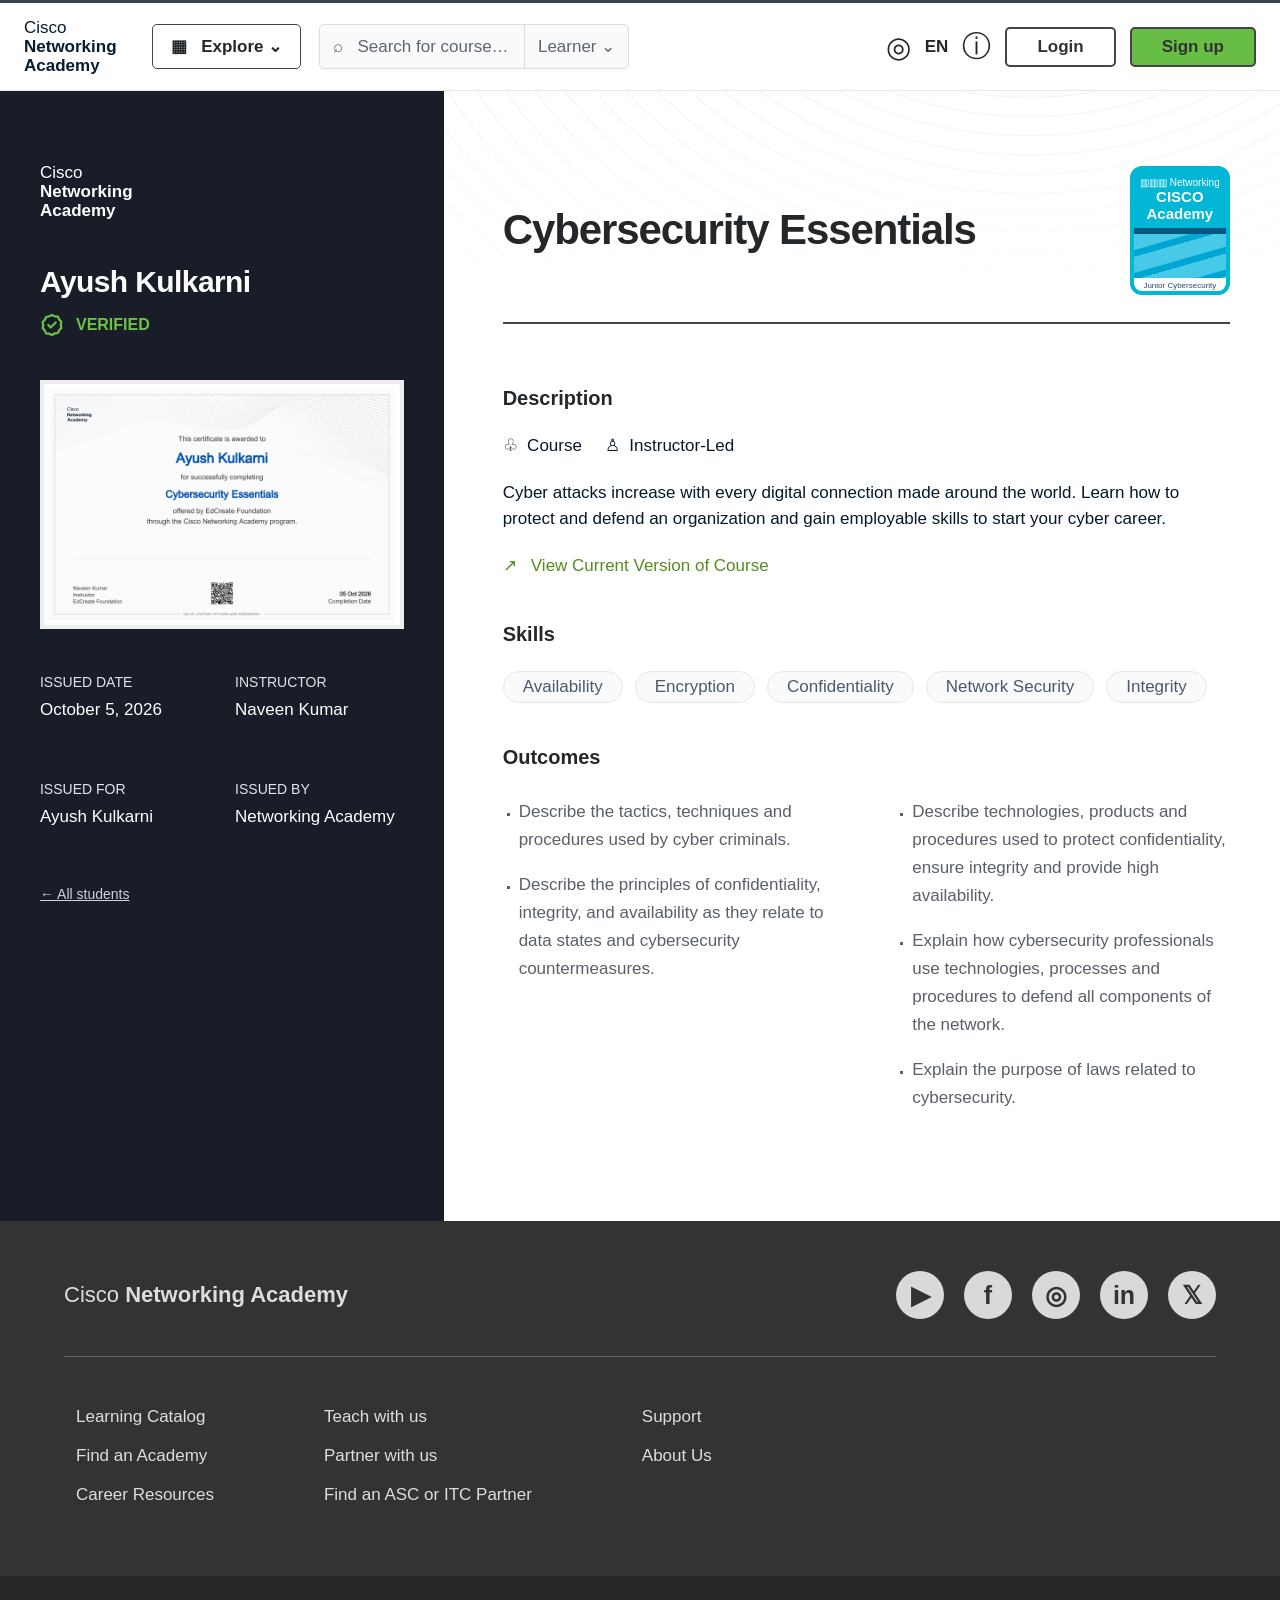
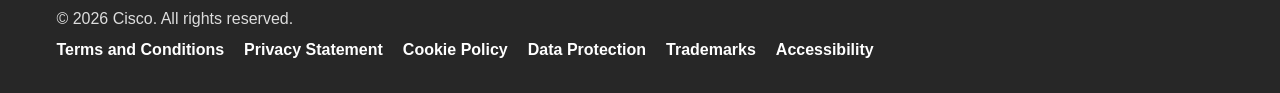
==== commit b2f2ba0f: "Fix HTML structure and formatting issues" ====
--- a/ayush-kulkarni.html
+++ b/ayush-kulkarni.html
@@ -1 +1 @@
-<!doctype html><html lang="en"><head><meta charset="utf-8"><meta name="viewport" content="width=device-width,initial-scale=1"><title>Ayush Kulkarni · Certificate  </title><link rel="stylesheet" href="styles.css"></head><body><header><a class="brand" href="index.html">Cisco<strong>Networking<br>Academy</strong></a><a class="explore" href="index.html">▦ &nbsp; Explore ⌄</a><div class="search" aria-hidden="true"><span>⌕ &nbsp; Search for courses, articles and re...</span><em>Learner ⌄</em></div><nav class="nav" aria-label=" navigation"><span class="optional">Teach</span><span class="optional">Partner</span><span class="icon">◎</span><span>EN</span><span class="icon">ⓘ</span><button disabled title="Unavailable in this local  ">Login</button><button class="signup" disabled title="Unavailable in this local  ">Sign up</button></nav></header><div class=" ">   </div><main class="layout"><aside class="sidebar"><div class="brand">Cisco<strong>Networking<br>Academy</strong></div><h1>Ayush Kulkarni</h1><div class="verified"><svg class="verified-icon" viewBox="0 0 24 24" width="24" height="24" fill="none" stroke="currentColor" stroke-width="2.2" stroke-linecap="round" stroke-linejoin="round" aria-hidden="true"><path d="M9.2 3.3 12 2l2.8 1.3 3.1.3 1.3 2.8 2.1 2.3-.5 3.1.5 3.1-2.1 2.3-1.3 2.8-3.1.3L12 22l-2.8-1.3-3.1-.3-1.3-2.8-2.1-2.3.5-3.1-.5-3.1 2.1-2.3 1.3-2.8z"/><path d="m8.3 12 2.4 2.5 5-5"/></svg><span>VERIFIED <small>( )</small></span></div><a class="certificate" href="assets/Ayush_Kulkarni.pdf" target="_blank" rel="noopener" title="Open Ayush Kulkarni's sample certificate"><img src="assets/Ayush_Kulkarni.png" alt="Cybersecurity Essentials sample certificate awarded to Ayush Kulkarni"></a><dl class="facts"><div><dt>ISSUED DATE</dt><dd>October 5, 2026</dd></div><div><dt>INSTRUCTOR</dt><dd>Naveen Kumar</dd></div><div><dt>ISSUED FOR</dt><dd>Ayush Kulkarni</dd></div><div><dt>ISSUED BY</dt><dd>Networking Academy</dd></div></dl><a class="back" href="index.html">← All students</a></aside><article class="content"><div class="course-title"><h2>Cybersecurity Essentials</h2><div class="badge" aria-label="Decorative   course badge">▥▥▥ Networking<strong>CISCO Academy</strong><div class="ribbon"> </div><div class="waves"></div><small>Junior Cybersecurity<br>Analyst Career Path</small></div></div><h3>Description</h3><div class="meta"><span>♧ &nbsp;Course</span><span>♙ &nbsp;Instructor-Led</span></div><p class="description">Cyber attacks increase with every digital connection made around the world. Learn how to protect and defend an organization and gain employable skills to start your cyber career.</p><a class="course-link" href="#outcomes">↗ &nbsp; View Current Version of Course</a><h3>Skills</h3><div class="skills"><span>Availability</span><span>Encryption</span><span>Confidentiality</span><span>Network Security</span><span>Integrity</span></div><h3 id="outcomes">Outcomes</h3><div class="outcomes"><ul><li>Describe the tactics, techniques and procedures used by cyber criminals.</li><li>Describe the principles of confidentiality, integrity, and availability as they relate to data states and cybersecurity countermeasures.</li></ul><ul><li>Describe technologies, products and procedures used to protect confidentiality, ensure integrity and provide high availability.</li><li>Explain how cybersecurity professionals use technologies, processes and procedures to defend all components of the network.</li><li>Explain the purpose of laws related to cybersecurity.</li></ul></div></article></main><footer><div class="footer-top"><span>Cisco <b>Networking Academy</b></span><div class="socials" aria-label="Decorative social icons"><span>▶</span><span>f</span><span>◎</span><span>in</span><span>𝕏</span></div></div><div class="footer-links"><p>Learning Catalog<br>Find an Academy<br>Career Resources</p><p>Teach with us<br>Partner with us<br>Find an ASC or ITC Partner</p><p>Support<br>About Us</p></div><div class="legal">© 2026 Cisco. All rights reserved.<br><strong>Terms and Conditions</strong><strong>Privacy Statement</strong><strong>Cookie Policy</strong><strong>Data Protection</strong><strong>Trademarks</strong><strong>Accessibility</strong></div></footer></body></html>
+<!doctype html><html lang="en"><head><meta charset="utf-8"><meta name="viewport" content="width=device-width,initial-scale=1"><title>Ayush Kulkarni · Certificate  </title><link rel="stylesheet" href="styles.css"></head><body><header><a class="brand" href="index.html">Cisco<strong>Networking<br>Academy</strong></a><a class="explore" href="index.html">▦ &nbsp; Explore ⌄</a><div class="search" aria-hidden="true"><span>⌕ &nbsp; Search for courses, articles and re...</span><em>Learner ⌄</em></div><nav class="nav" aria-label=" navigation"><span class="optional">Teach</span><span class="optional">Partner</span><span class="icon">◎</span><span>EN</span><span class="icon">ⓘ</span><button disabled title="Unavailable in this local  ">Login</button><button class="signup" disabled title="Unavailable in this local  ">Sign up</button></nav></header><div class=" ">   </div><main class="layout"><aside class="sidebar"><div class="brand">Cisco<strong>Networking<br>Academy</strong></div><h1>Ayush Kulkarni</h1><div class="verified"><svg class="verified-icon" viewBox="0 0 24 24" width="24" height="24" fill="none" stroke="currentColor" stroke-width="2.2" stroke-linecap="round" stroke-linejoin="round" aria-hidden="true"><path d="M9.2 3.3 12 2l2.8 1.3 3.1.3 1.3 2.8 2.1 2.3-.5 3.1.5 3.1-2.1 2.3-1.3 2.8-3.1.3L12 22l-2.8-1.3-3.1-.3-1.3-2.8-2.1-2.3.5-3.1-.5-3.1 2.1-2.3 1.3-2.8z"/><path d="m8.3 12 2.4 2.5 5-5"/></svg><span>VERIFIED </span></div><a class="certificate" href="assets/Ayush_Kulkarni.pdf" target="_blank" rel="noopener" title="Open Ayush Kulkarni's sample certificate"><img src="assets/Ayush_Kulkarni.png" alt="Cybersecurity Essentials sample certificate awarded to Ayush Kulkarni"></a><dl class="facts"><div><dt>ISSUED DATE</dt><dd>October 5, 2026</dd></div><div><dt>INSTRUCTOR</dt><dd>Naveen Kumar</dd></div><div><dt>ISSUED FOR</dt><dd>Ayush Kulkarni</dd></div><div><dt>ISSUED BY</dt><dd>Networking Academy</dd></div></dl><a class="back" href="index.html">← All students</a></aside><article class="content"><div class="course-title"><h2>Cybersecurity Essentials</h2><div class="badge" aria-label="Decorative   course badge">▥▥▥ Networking<strong>CISCO Academy</strong><div class="ribbon"> </div><div class="waves"></div><small>Junior Cybersecurity<br>Analyst Career Path</small></div></div><h3>Description</h3><div class="meta"><span>♧ &nbsp;Course</span><span>♙ &nbsp;Instructor-Led</span></div><p class="description">Cyber attacks increase with every digital connection made around the world. Learn how to protect and defend an organization and gain employable skills to start your cyber career.</p><a class="course-link" href="#outcomes">↗ &nbsp; View Current Version of Course</a><h3>Skills</h3><div class="skills"><span>Availability</span><span>Encryption</span><span>Confidentiality</span><span>Network Security</span><span>Integrity</span></div><h3 id="outcomes">Outcomes</h3><div class="outcomes"><ul><li>Describe the tactics, techniques and procedures used by cyber criminals.</li><li>Describe the principles of confidentiality, integrity, and availability as they relate to data states and cybersecurity countermeasures.</li></ul><ul><li>Describe technologies, products and procedures used to protect confidentiality, ensure integrity and provide high availability.</li><li>Explain how cybersecurity professionals use technologies, processes and procedures to defend all components of the network.</li><li>Explain the purpose of laws related to cybersecurity.</li></ul></div></article></main><footer><div class="footer-top"><span>Cisco <b>Networking Academy</b></span><div class="socials" aria-label="Decorative social icons"><span>▶</span><span>f</span><span>◎</span><span>in</span><span>𝕏</span></div></div><div class="footer-links"><p>Learning Catalog<br>Find an Academy<br>Career Resources</p><p>Teach with us<br>Partner with us<br>Find an ASC or ITC Partner</p><p>Support<br>About Us</p></div><div class="legal">© 2026 Cisco. All rights reserved.<br><strong>Terms and Conditions</strong><strong>Privacy Statement</strong><strong>Cookie Policy</strong><strong>Data Protection</strong><strong>Trademarks</strong><strong>Accessibility</strong></div></footer></body></html>
